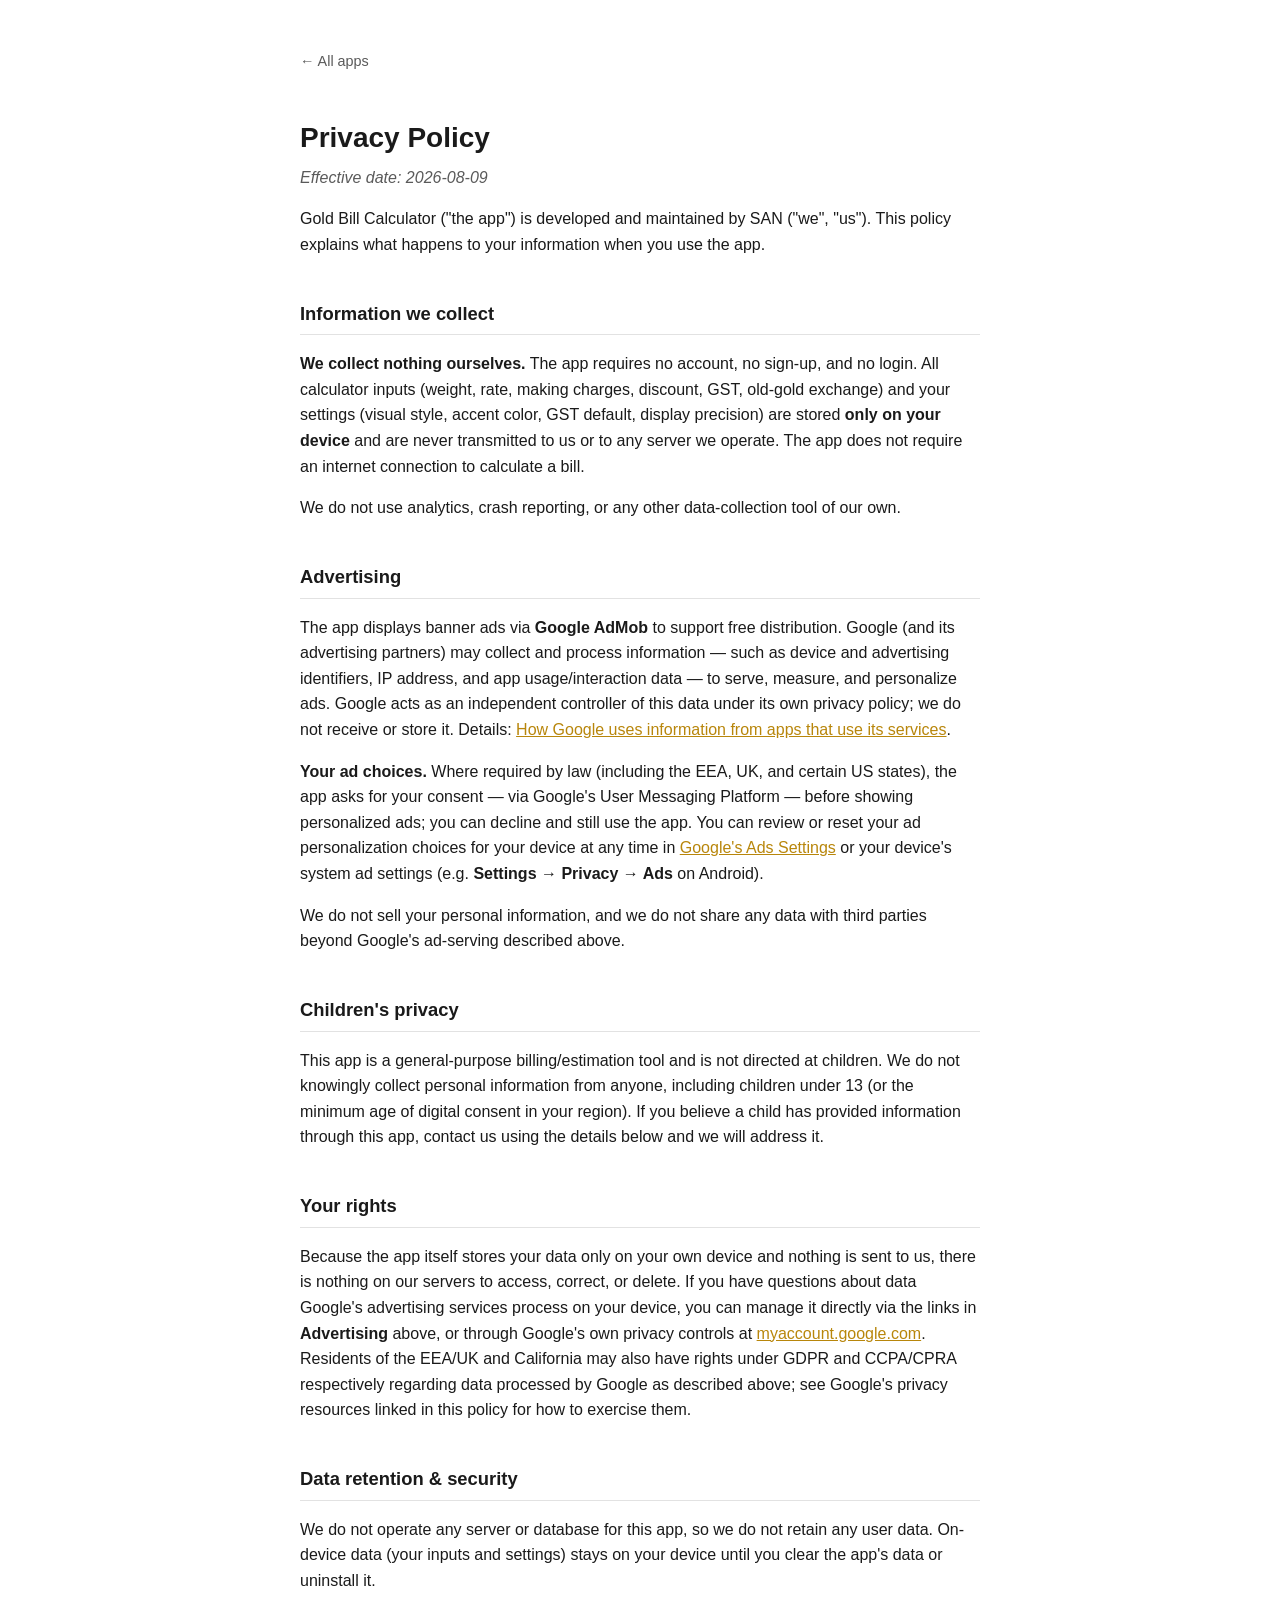
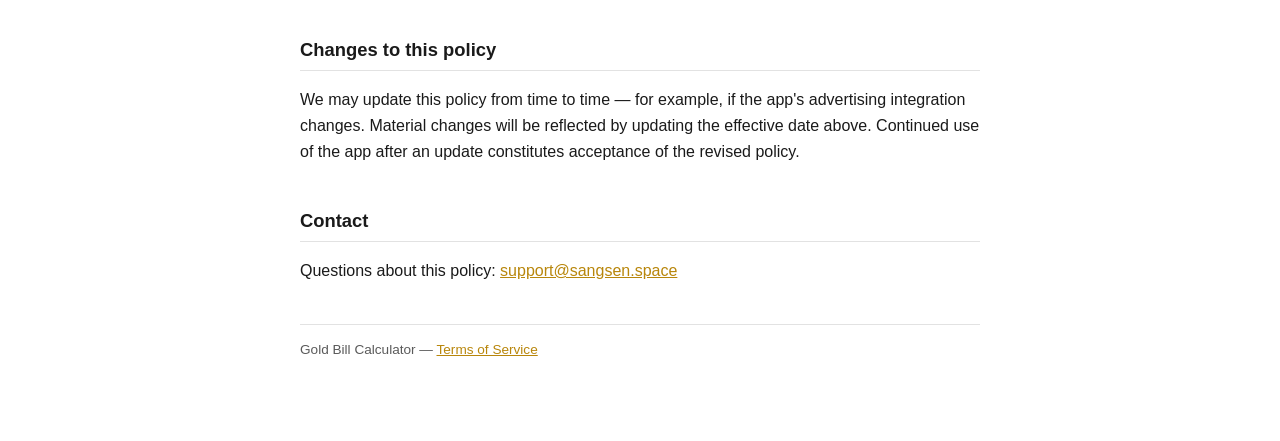
==== goldcalculator/privacy-policy.html @ dbc112a4 "Add privacy policy and terms of service for Gold Bill Calculator" ====
<!doctype html>
<html lang="en">
<head>
  <meta charset="utf-8">
  <meta name="viewport" content="width=device-width, initial-scale=1">
  <title>Privacy Policy — Gold Bill Calculator</title>
  <link rel="stylesheet" href="/style.css">
</head>
<body>
  <main>
    <a class="back-link" href="/">&larr; All apps</a>
    <h1>Privacy Policy</h1>
    <p class="effective-date">Effective date: 2026-08-09</p>

    <p>Gold Bill Calculator ("the app") is developed and maintained by SAN
    ("we", "us"). This policy explains what happens to your information when
    you use the app.</p>

    <h2>Information we collect</h2>
    <p><strong>We collect nothing ourselves.</strong> The app requires no
    account, no sign-up, and no login. All calculator inputs (weight, rate,
    making charges, discount, GST, old-gold exchange) and your settings
    (visual style, accent color, GST default, display precision) are stored
    <strong>only on your device</strong> and are never transmitted to us or
    to any server we operate. The app does not require an internet
    connection to calculate a bill.</p>
    <p>We do not use analytics, crash reporting, or any other
    data-collection tool of our own.</p>

    <h2>Advertising</h2>
    <p>The app displays banner ads via <strong>Google AdMob</strong> to
    support free distribution. Google (and its advertising partners) may
    collect and process information — such as device and advertising
    identifiers, IP address, and app usage/interaction data — to serve,
    measure, and personalize ads. Google acts as an independent controller
    of this data under its own privacy policy; we do not receive or store
    it. Details:
    <a href="https://policies.google.com/technologies/partner-sites">How
    Google uses information from apps that use its services</a>.</p>
    <p><strong>Your ad choices.</strong> Where required by law (including
    the EEA, UK, and certain US states), the app asks for your consent —
    via Google's User Messaging Platform — before showing personalized
    ads; you can decline and still use the app. You can review or reset
    your ad personalization choices for your device at any time in
    <a href="https://adssettings.google.com/">Google's Ads Settings</a> or
    your device's system ad settings (e.g. <strong>Settings &rarr; Privacy
    &rarr; Ads</strong> on Android).</p>
    <p>We do not sell your personal information, and we do not share any
    data with third parties beyond Google's ad-serving described above.</p>

    <h2>Children's privacy</h2>
    <p>This app is a general-purpose billing/estimation tool and is not
    directed at children. We do not knowingly collect personal information
    from anyone, including children under 13 (or the minimum age of
    digital consent in your region). If you believe a child has provided
    information through this app, contact us using the details below and
    we will address it.</p>

    <h2>Your rights</h2>
    <p>Because the app itself stores your data only on your own device and
    nothing is sent to us, there is nothing on our servers to access,
    correct, or delete. If you have questions about data Google's
    advertising services process on your device, you can manage it
    directly via the links in <strong>Advertising</strong> above, or
    through Google's own privacy controls at
    <a href="https://myaccount.google.com/data-and-privacy">myaccount.google.com</a>.
    Residents of the EEA/UK and California may also have rights under GDPR
    and CCPA/CPRA respectively regarding data processed by Google as
    described above; see Google's privacy resources linked in this policy
    for how to exercise them.</p>

    <h2>Data retention &amp; security</h2>
    <p>We do not operate any server or database for this app, so we do not
    retain any user data. On-device data (your inputs and settings) stays
    on your device until you clear the app's data or uninstall it.</p>

    <h2>Changes to this policy</h2>
    <p>We may update this policy from time to time — for example, if the
    app's advertising integration changes. Material changes will be
    reflected by updating the effective date above. Continued use of the
    app after an update constitutes acceptance of the revised policy.</p>

    <h2>Contact</h2>
    <p>Questions about this policy:
    <a href="mailto:support@sangsen.space">support@sangsen.space</a></p>

    <footer>Gold Bill Calculator — <a href="/goldcalculator/terms-of-service.html">Terms of Service</a></footer>
  </main>
</body>
</html>
---- style.css ----
:root {
  color-scheme: light dark;
  --bg: #ffffff;
  --ink: #1a1a1a;
  --ink-soft: #5a5a5a;
  --border: #e2e2e2;
  --accent: #b8860b;
  --card-bg: #faf9f7;
}

@media (prefers-color-scheme: dark) {
  :root {
    --bg: #121212;
    --ink: #ececec;
    --ink-soft: #a3a3a3;
    --border: #2c2c2c;
    --accent: #d4a72c;
    --card-bg: #1a1a1a;
  }
}

* {
  box-sizing: border-box;
}

body {
  margin: 0;
  background: var(--bg);
  color: var(--ink);
  font-family: -apple-system, BlinkMacSystemFont, "Segoe UI", Roboto,
    Helvetica, Arial, sans-serif;
  line-height: 1.6;
}

main {
  max-width: 720px;
  margin: 0 auto;
  padding: 48px 20px 80px;
}

h1 {
  font-size: 1.75rem;
  margin-bottom: 4px;
}

h2 {
  font-size: 1.15rem;
  margin-top: 2.25em;
  border-bottom: 1px solid var(--border);
  padding-bottom: 6px;
}

.effective-date {
  color: var(--ink-soft);
  font-style: italic;
  margin-top: 0;
}

a {
  color: var(--accent);
}

.back-link {
  display: inline-block;
  margin-bottom: 24px;
  font-size: 0.9rem;
  color: var(--ink-soft);
  text-decoration: none;
}

.back-link:hover {
  color: var(--accent);
}

.app-list {
  list-style: none;
  padding: 0;
  margin: 24px 0 0;
}

.app-list li {
  border: 1px solid var(--border);
  border-radius: 10px;
  padding: 16px 18px;
  margin-bottom: 12px;
  background: var(--card-bg);
}

.app-list a {
  font-weight: 600;
  text-decoration: none;
}

.app-list a:hover {
  text-decoration: underline;
}

.doc-links a {
  margin-right: 16px;
}

footer {
  margin-top: 3em;
  padding-top: 1em;
  border-top: 1px solid var(--border);
  color: var(--ink-soft);
  font-size: 0.85rem;
}
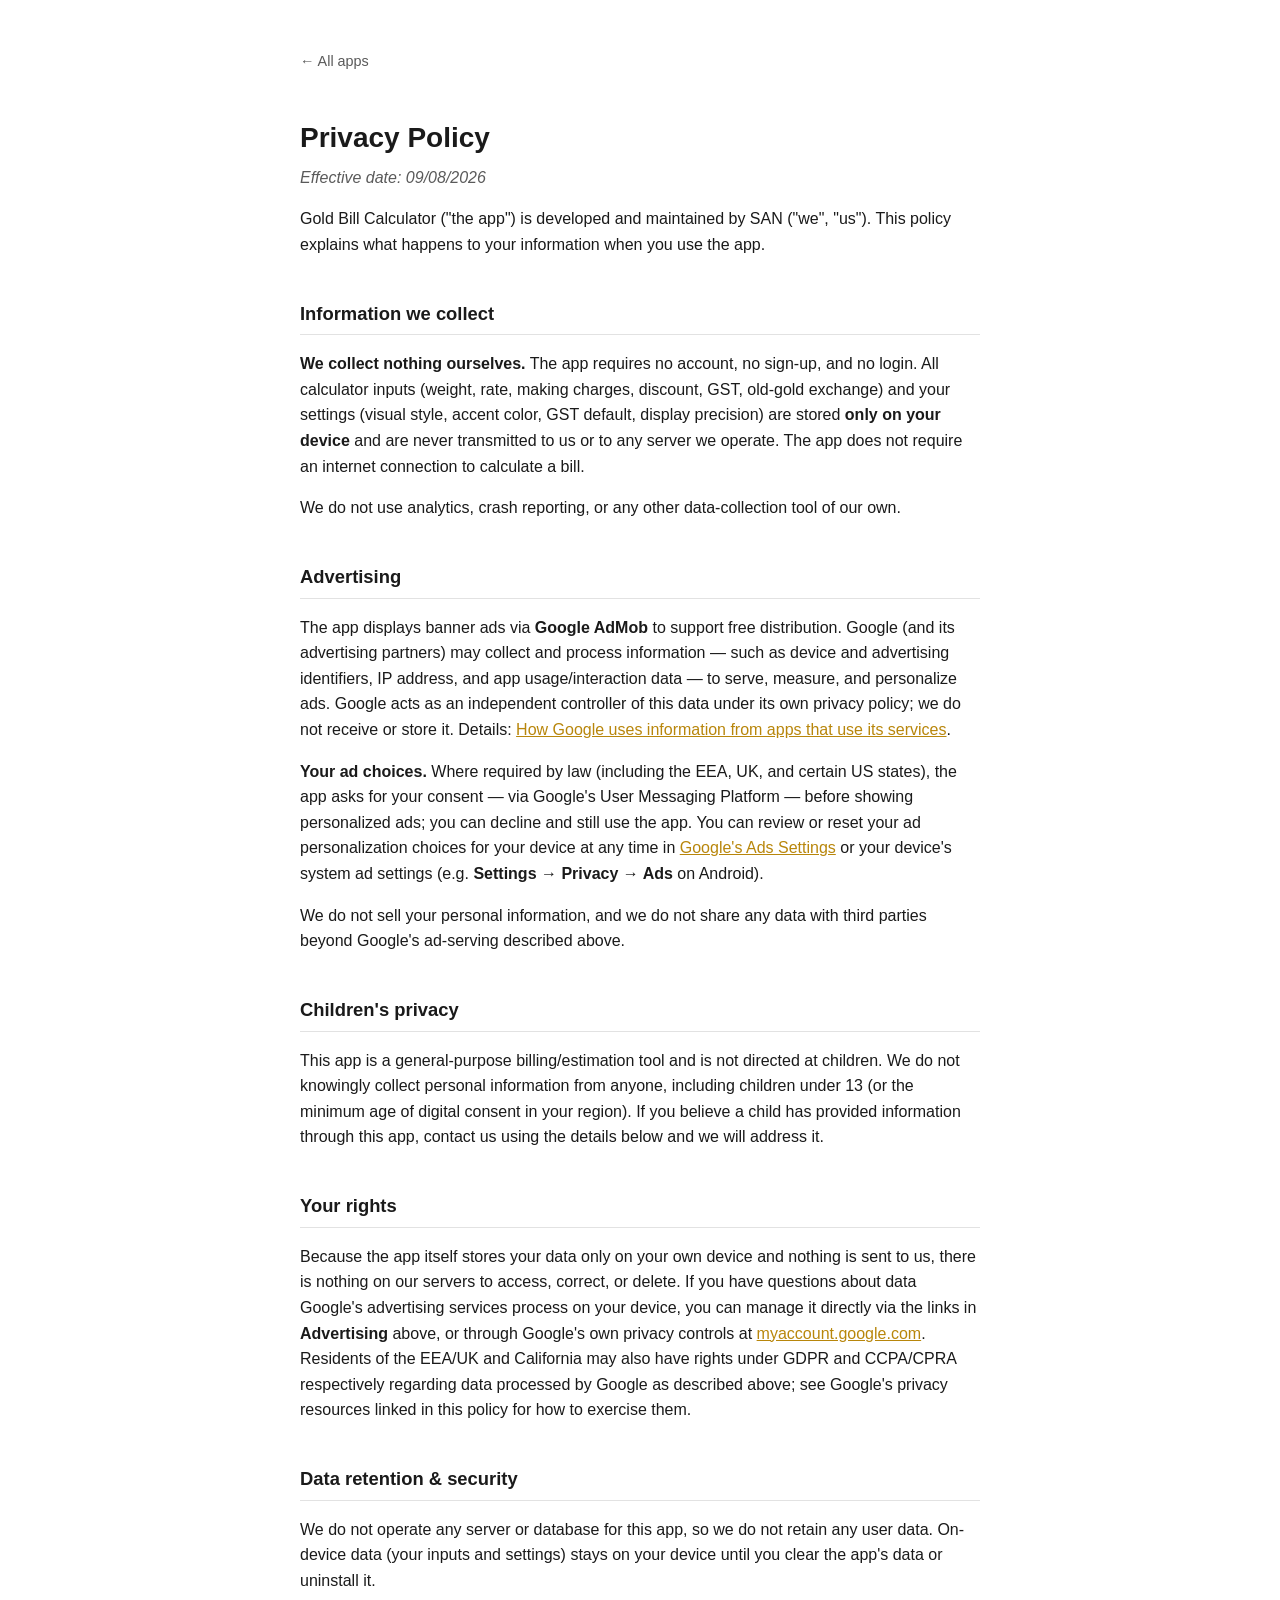
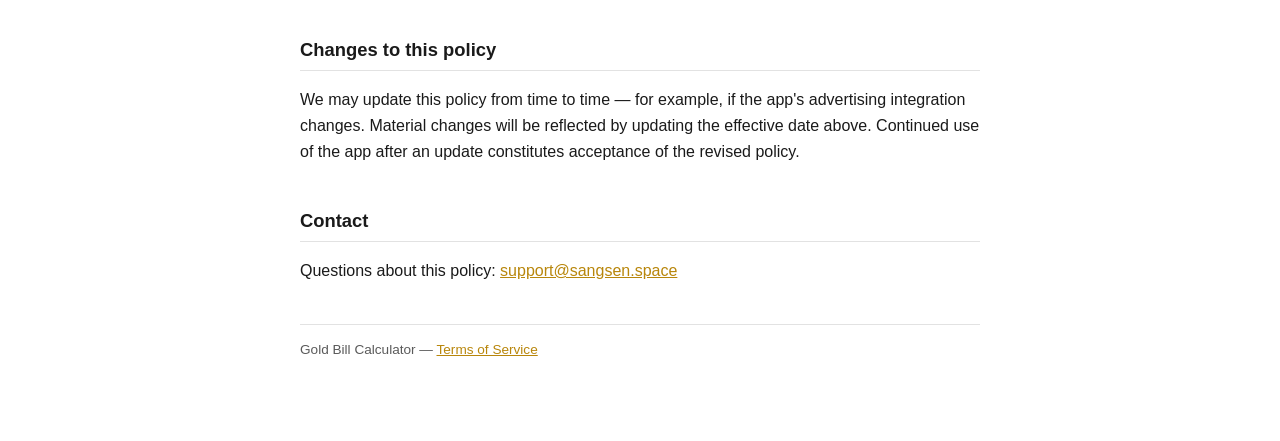
==== commit ae05d405: "Use dd/mm/yyyy effective date format" ====
--- a/goldcalculator/privacy-policy.html
+++ b/goldcalculator/privacy-policy.html
@@ -10,7 +10,7 @@
   <main>
     <a class="back-link" href="/">&larr; All apps</a>
     <h1>Privacy Policy</h1>
-    <p class="effective-date">Effective date: 2026-08-09</p>
+    <p class="effective-date">Effective date: 09/08/2026</p>
 
     <p>Gold Bill Calculator ("the app") is developed and maintained by SAN
     ("we", "us"). This policy explains what happens to your information when
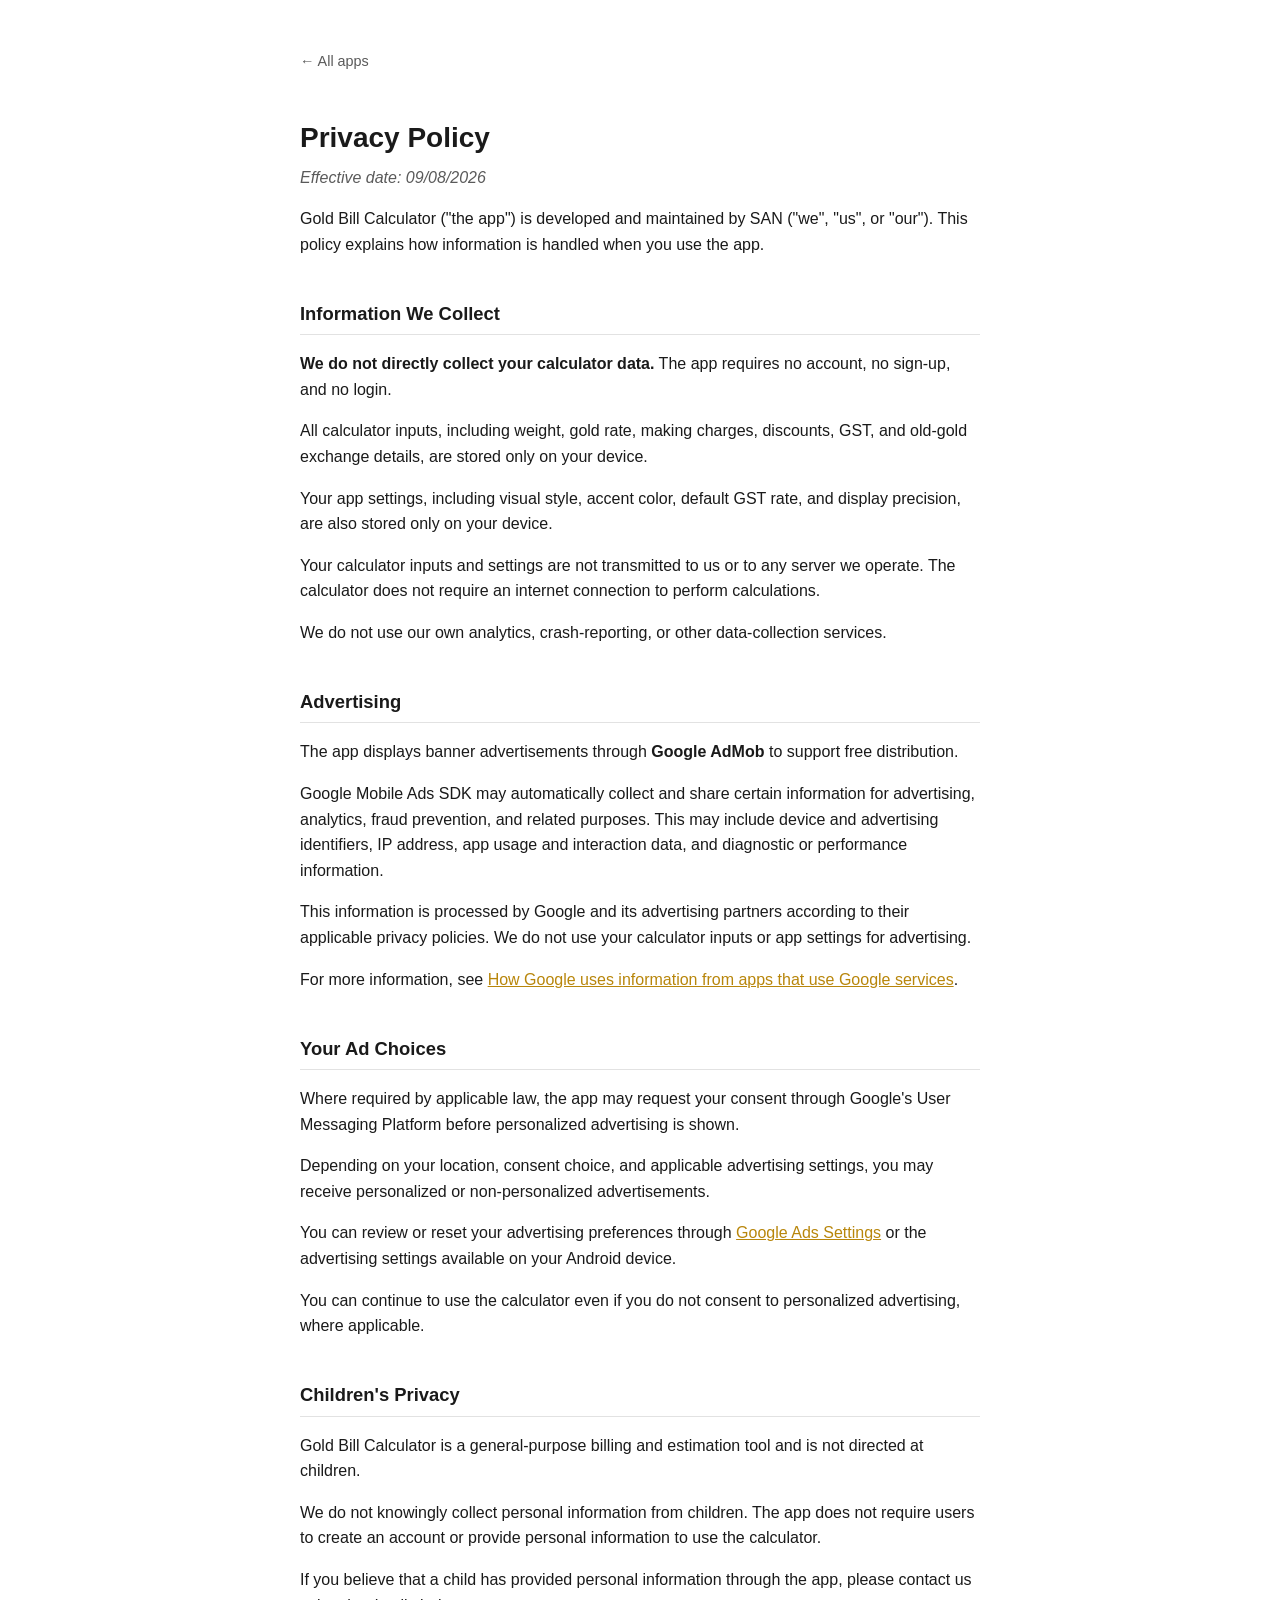
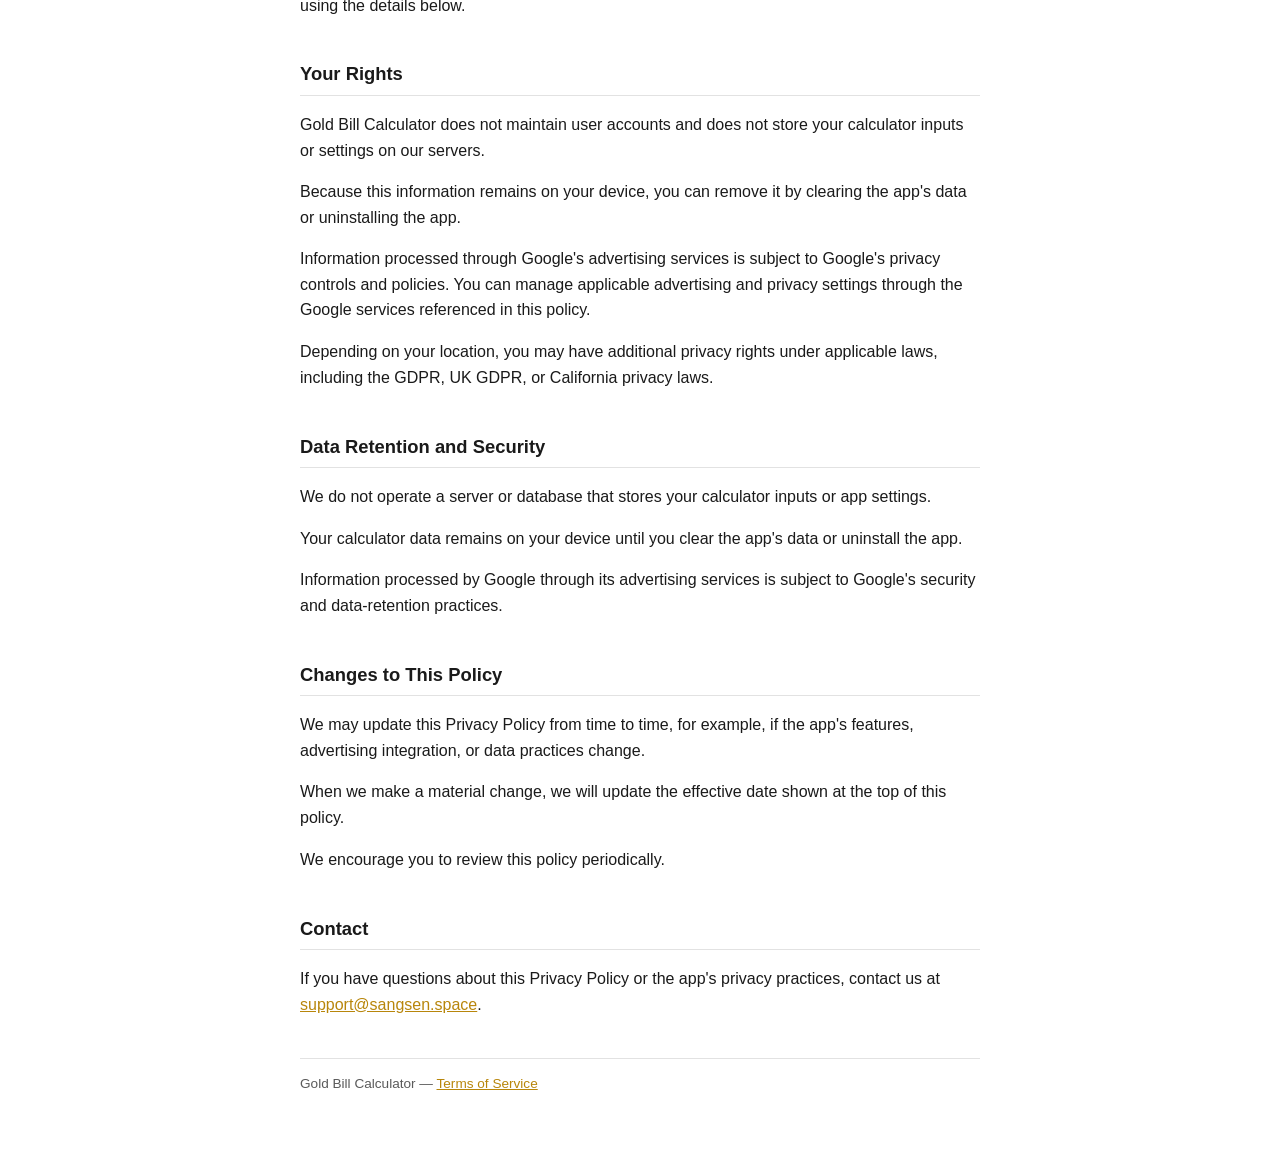
==== commit 7522f37f: "Rewrite privacy policy and terms with clearer AdMob/data disclosure" ====
--- a/goldcalculator/privacy-policy.html
+++ b/goldcalculator/privacy-policy.html
@@ -13,76 +13,93 @@
     <p class="effective-date">Effective date: 09/08/2026</p>
 
     <p>Gold Bill Calculator ("the app") is developed and maintained by SAN
-    ("we", "us"). This policy explains what happens to your information when
-    you use the app.</p>
+    ("we", "us", or "our"). This policy explains how information is handled
+    when you use the app.</p>
 
-    <h2>Information we collect</h2>
-    <p><strong>We collect nothing ourselves.</strong> The app requires no
-    account, no sign-up, and no login. All calculator inputs (weight, rate,
-    making charges, discount, GST, old-gold exchange) and your settings
-    (visual style, accent color, GST default, display precision) are stored
-    <strong>only on your device</strong> and are never transmitted to us or
-    to any server we operate. The app does not require an internet
-    connection to calculate a bill.</p>
-    <p>We do not use analytics, crash reporting, or any other
-    data-collection tool of our own.</p>
+    <h2>Information We Collect</h2>
+    <p><strong>We do not directly collect your calculator data.</strong> The
+    app requires no account, no sign-up, and no login.</p>
+    <p>All calculator inputs, including weight, gold rate, making charges,
+    discounts, GST, and old-gold exchange details, are stored only on your
+    device.</p>
+    <p>Your app settings, including visual style, accent color, default GST
+    rate, and display precision, are also stored only on your device.</p>
+    <p>Your calculator inputs and settings are not transmitted to us or to
+    any server we operate. The calculator does not require an internet
+    connection to perform calculations.</p>
+    <p>We do not use our own analytics, crash-reporting, or other
+    data-collection services.</p>
 
     <h2>Advertising</h2>
-    <p>The app displays banner ads via <strong>Google AdMob</strong> to
-    support free distribution. Google (and its advertising partners) may
-    collect and process information — such as device and advertising
-    identifiers, IP address, and app usage/interaction data — to serve,
-    measure, and personalize ads. Google acts as an independent controller
-    of this data under its own privacy policy; we do not receive or store
-    it. Details:
+    <p>The app displays banner advertisements through <strong>Google
+    AdMob</strong> to support free distribution.</p>
+    <p>Google Mobile Ads SDK may automatically collect and share certain
+    information for advertising, analytics, fraud prevention, and related
+    purposes. This may include device and advertising identifiers, IP
+    address, app usage and interaction data, and diagnostic or performance
+    information.</p>
+    <p>This information is processed by Google and its advertising partners
+    according to their applicable privacy policies. We do not use your
+    calculator inputs or app settings for advertising.</p>
+    <p>For more information, see
     <a href="https://policies.google.com/technologies/partner-sites">How
-    Google uses information from apps that use its services</a>.</p>
-    <p><strong>Your ad choices.</strong> Where required by law (including
-    the EEA, UK, and certain US states), the app asks for your consent —
-    via Google's User Messaging Platform — before showing personalized
-    ads; you can decline and still use the app. You can review or reset
-    your ad personalization choices for your device at any time in
-    <a href="https://adssettings.google.com/">Google's Ads Settings</a> or
-    your device's system ad settings (e.g. <strong>Settings &rarr; Privacy
-    &rarr; Ads</strong> on Android).</p>
-    <p>We do not sell your personal information, and we do not share any
-    data with third parties beyond Google's ad-serving described above.</p>
+    Google uses information from apps that use Google services</a>.</p>
 
-    <h2>Children's privacy</h2>
-    <p>This app is a general-purpose billing/estimation tool and is not
-    directed at children. We do not knowingly collect personal information
-    from anyone, including children under 13 (or the minimum age of
-    digital consent in your region). If you believe a child has provided
-    information through this app, contact us using the details below and
-    we will address it.</p>
+    <h2>Your Ad Choices</h2>
+    <p>Where required by applicable law, the app may request your consent
+    through Google's User Messaging Platform before personalized advertising
+    is shown.</p>
+    <p>Depending on your location, consent choice, and applicable
+    advertising settings, you may receive personalized or non-personalized
+    advertisements.</p>
+    <p>You can review or reset your advertising preferences through
+    <a href="https://adssettings.google.com/">Google Ads Settings</a> or the
+    advertising settings available on your Android device.</p>
+    <p>You can continue to use the calculator even if you do not consent to
+    personalized advertising, where applicable.</p>
 
-    <h2>Your rights</h2>
-    <p>Because the app itself stores your data only on your own device and
-    nothing is sent to us, there is nothing on our servers to access,
-    correct, or delete. If you have questions about data Google's
-    advertising services process on your device, you can manage it
-    directly via the links in <strong>Advertising</strong> above, or
-    through Google's own privacy controls at
-    <a href="https://myaccount.google.com/data-and-privacy">myaccount.google.com</a>.
-    Residents of the EEA/UK and California may also have rights under GDPR
-    and CCPA/CPRA respectively regarding data processed by Google as
-    described above; see Google's privacy resources linked in this policy
-    for how to exercise them.</p>
+    <h2>Children's Privacy</h2>
+    <p>Gold Bill Calculator is a general-purpose billing and estimation tool
+    and is not directed at children.</p>
+    <p>We do not knowingly collect personal information from children. The
+    app does not require users to create an account or provide personal
+    information to use the calculator.</p>
+    <p>If you believe that a child has provided personal information through
+    the app, please contact us using the details below.</p>
 
-    <h2>Data retention &amp; security</h2>
-    <p>We do not operate any server or database for this app, so we do not
-    retain any user data. On-device data (your inputs and settings) stays
-    on your device until you clear the app's data or uninstall it.</p>
+    <h2>Your Rights</h2>
+    <p>Gold Bill Calculator does not maintain user accounts and does not
+    store your calculator inputs or settings on our servers.</p>
+    <p>Because this information remains on your device, you can remove it by
+    clearing the app's data or uninstalling the app.</p>
+    <p>Information processed through Google's advertising services is
+    subject to Google's privacy controls and policies. You can manage
+    applicable advertising and privacy settings through the Google services
+    referenced in this policy.</p>
+    <p>Depending on your location, you may have additional privacy rights
+    under applicable laws, including the GDPR, UK GDPR, or California
+    privacy laws.</p>
 
-    <h2>Changes to this policy</h2>
-    <p>We may update this policy from time to time — for example, if the
-    app's advertising integration changes. Material changes will be
-    reflected by updating the effective date above. Continued use of the
-    app after an update constitutes acceptance of the revised policy.</p>
+    <h2>Data Retention and Security</h2>
+    <p>We do not operate a server or database that stores your calculator
+    inputs or app settings.</p>
+    <p>Your calculator data remains on your device until you clear the
+    app's data or uninstall the app.</p>
+    <p>Information processed by Google through its advertising services is
+    subject to Google's security and data-retention practices.</p>
+
+    <h2>Changes to This Policy</h2>
+    <p>We may update this Privacy Policy from time to time, for example, if
+    the app's features, advertising integration, or data practices
+    change.</p>
+    <p>When we make a material change, we will update the effective date
+    shown at the top of this policy.</p>
+    <p>We encourage you to review this policy periodically.</p>
 
     <h2>Contact</h2>
-    <p>Questions about this policy:
-    <a href="mailto:support@sangsen.space">support@sangsen.space</a></p>
+    <p>If you have questions about this Privacy Policy or the app's privacy
+    practices, contact us at
+    <a href="mailto:support@sangsen.space">support@sangsen.space</a>.</p>
 
     <footer>Gold Bill Calculator — <a href="/goldcalculator/terms-of-service.html">Terms of Service</a></footer>
   </main>
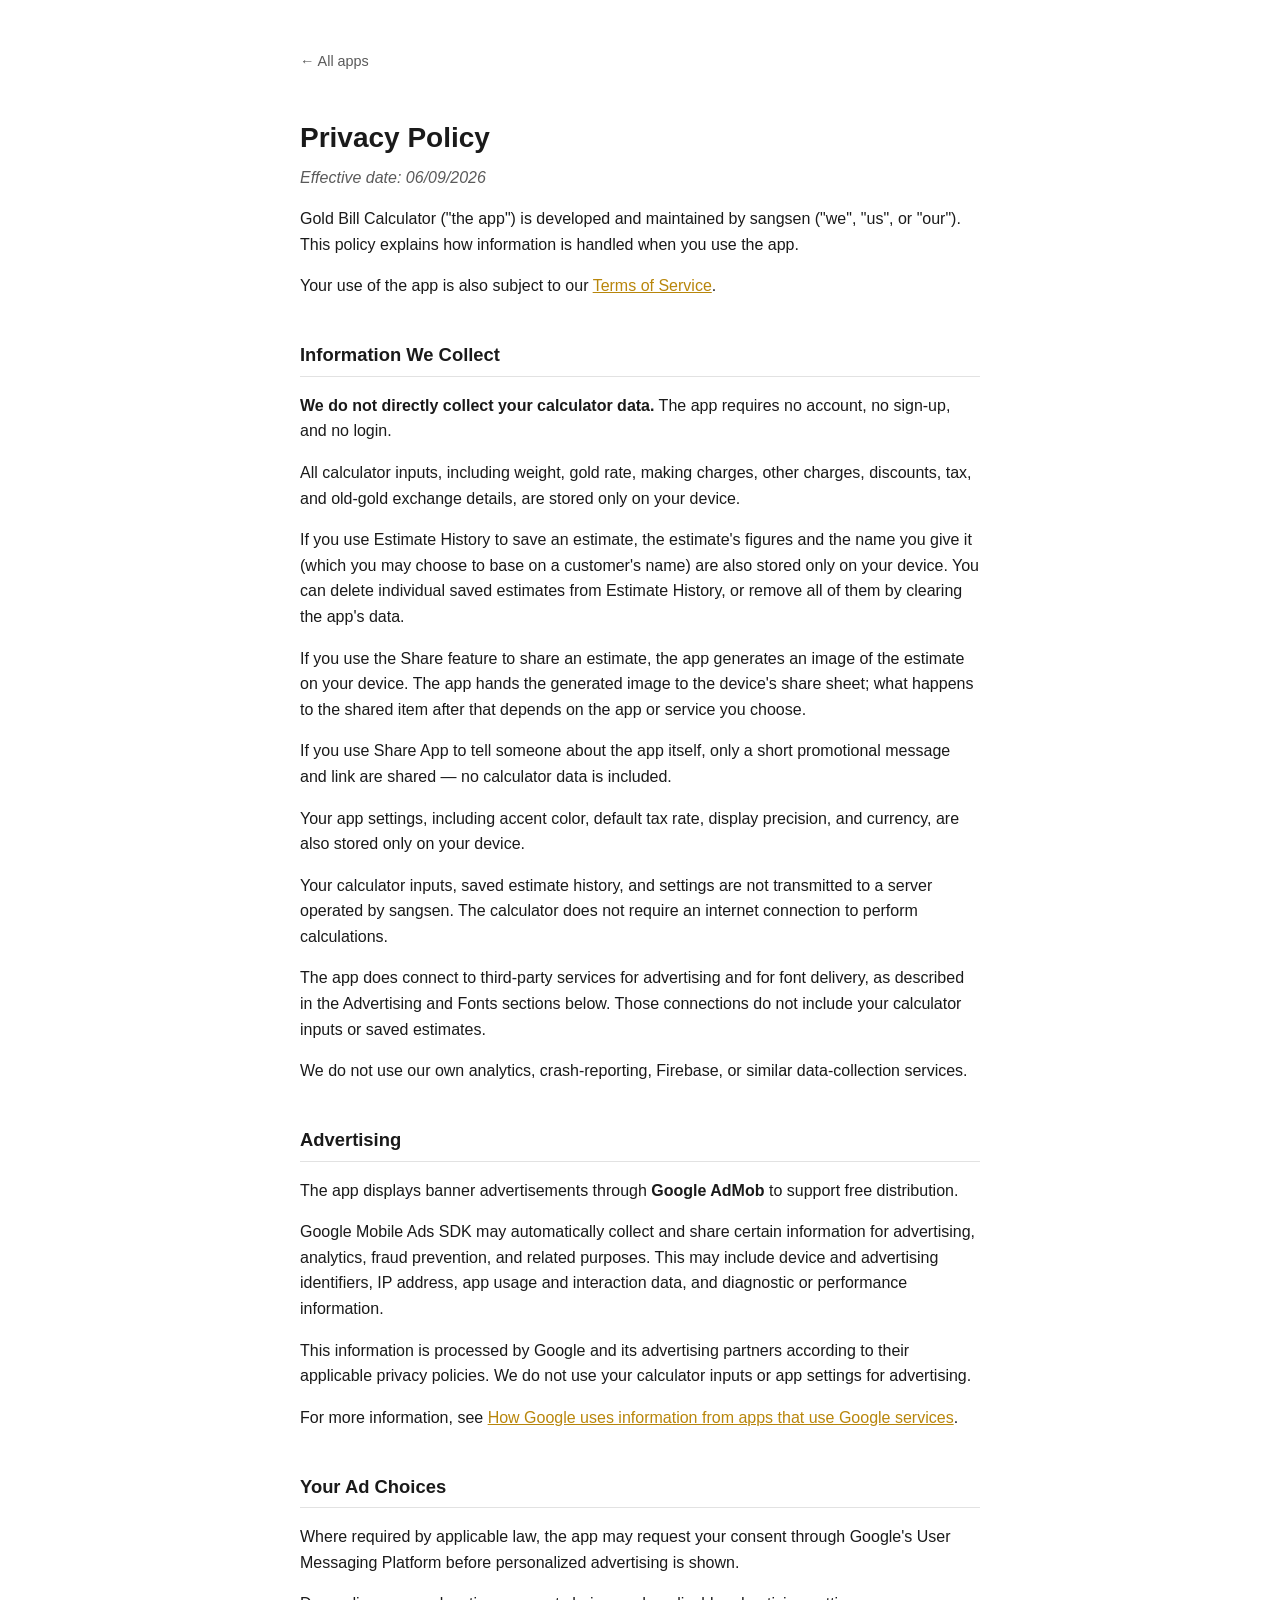
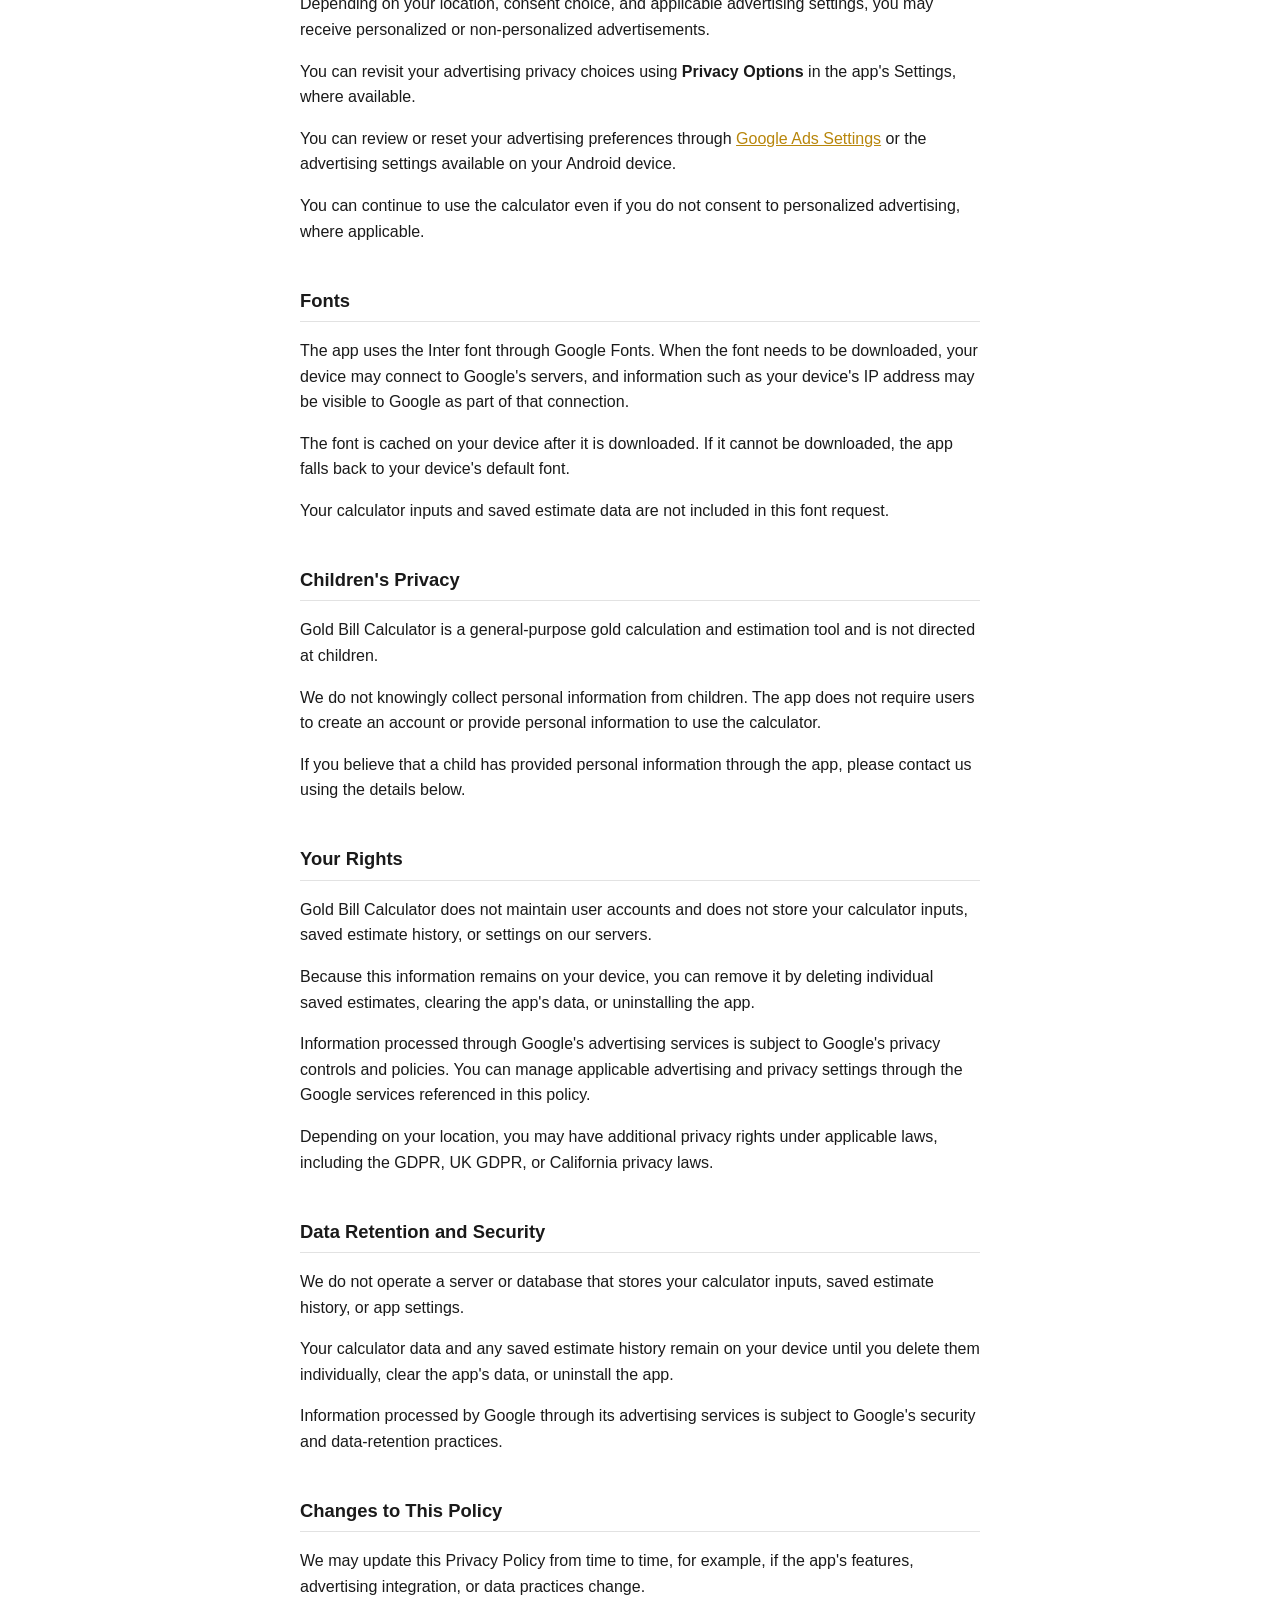
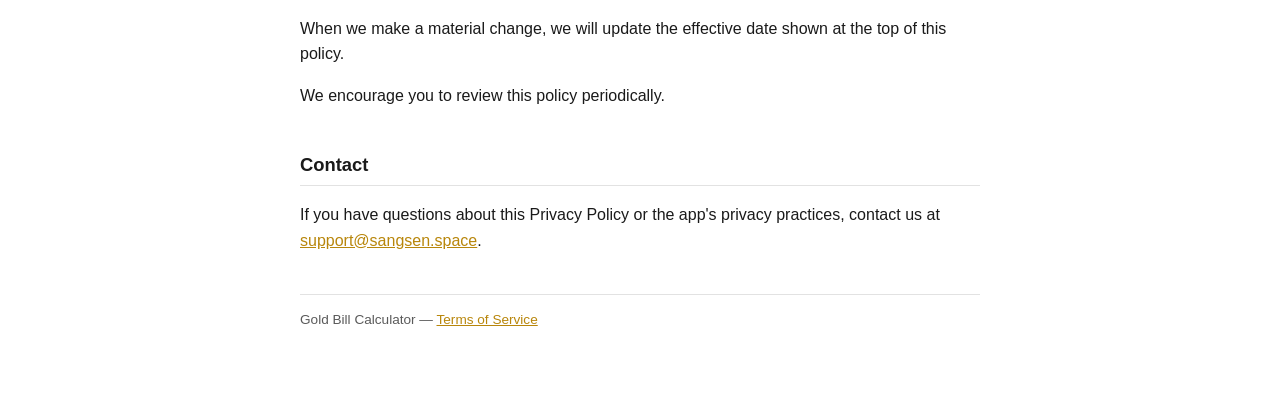
==== commit 07987e99: "Sync Gold Bill Calculator legal pages with app (effective 06/09/2026) Brings the hosted copies in li" ====
--- a/goldcalculator/privacy-policy.html
+++ b/goldcalculator/privacy-policy.html
@@ -10,25 +10,43 @@
   <main>
     <a class="back-link" href="/">&larr; All apps</a>
     <h1>Privacy Policy</h1>
-    <p class="effective-date">Effective date: 09/08/2026</p>
+    <p class="effective-date">Effective date: 06/09/2026</p>
 
-    <p>Gold Bill Calculator ("the app") is developed and maintained by SAN
-    ("we", "us", or "our"). This policy explains how information is handled
-    when you use the app.</p>
+    <p>Gold Bill Calculator ("the app") is developed and maintained by
+    sangsen ("we", "us", or "our"). This policy explains how information is
+    handled when you use the app.</p>
+    <p>Your use of the app is also subject to our
+    <a href="/goldcalculator/terms-of-service.html">Terms of Service</a>.</p>
 
     <h2>Information We Collect</h2>
     <p><strong>We do not directly collect your calculator data.</strong> The
     app requires no account, no sign-up, and no login.</p>
     <p>All calculator inputs, including weight, gold rate, making charges,
-    discounts, GST, and old-gold exchange details, are stored only on your
-    device.</p>
-    <p>Your app settings, including visual style, accent color, default GST
-    rate, and display precision, are also stored only on your device.</p>
-    <p>Your calculator inputs and settings are not transmitted to us or to
-    any server we operate. The calculator does not require an internet
-    connection to perform calculations.</p>
-    <p>We do not use our own analytics, crash-reporting, or other
-    data-collection services.</p>
+    other charges, discounts, tax, and old-gold exchange details, are stored
+    only on your device.</p>
+    <p>If you use Estimate History to save an estimate, the estimate's
+    figures and the name you give it (which you may choose to base on a
+    customer's name) are also stored only on your device. You can delete
+    individual saved estimates from Estimate History, or remove all of them
+    by clearing the app's data.</p>
+    <p>If you use the Share feature to share an estimate, the app generates
+    an image of the estimate on your device. The app hands the generated
+    image to the device's share sheet; what happens to the shared item after
+    that depends on the app or service you choose.</p>
+    <p>If you use Share App to tell someone about the app itself, only a
+    short promotional message and link are shared — no calculator data is
+    included.</p>
+    <p>Your app settings, including accent color, default tax rate, display
+    precision, and currency, are also stored only on your device.</p>
+    <p>Your calculator inputs, saved estimate history, and settings are not
+    transmitted to a server operated by sangsen. The calculator does not
+    require an internet connection to perform calculations.</p>
+    <p>The app does connect to third-party services for advertising and for
+    font delivery, as described in the Advertising and Fonts sections below.
+    Those connections do not include your calculator inputs or saved
+    estimates.</p>
+    <p>We do not use our own analytics, crash-reporting, Firebase, or
+    similar data-collection services.</p>
 
     <h2>Advertising</h2>
     <p>The app displays banner advertisements through <strong>Google
@@ -52,15 +70,29 @@
     <p>Depending on your location, consent choice, and applicable
     advertising settings, you may receive personalized or non-personalized
     advertisements.</p>
+    <p>You can revisit your advertising privacy choices using
+    <strong>Privacy Options</strong> in the app's Settings, where
+    available.</p>
     <p>You can review or reset your advertising preferences through
     <a href="https://adssettings.google.com/">Google Ads Settings</a> or the
     advertising settings available on your Android device.</p>
     <p>You can continue to use the calculator even if you do not consent to
     personalized advertising, where applicable.</p>
 
+    <h2>Fonts</h2>
+    <p>The app uses the Inter font through Google Fonts. When the font needs
+    to be downloaded, your device may connect to Google's servers, and
+    information such as your device's IP address may be visible to Google as
+    part of that connection.</p>
+    <p>The font is cached on your device after it is downloaded. If it
+    cannot be downloaded, the app falls back to your device's default
+    font.</p>
+    <p>Your calculator inputs and saved estimate data are not included in
+    this font request.</p>
+
     <h2>Children's Privacy</h2>
-    <p>Gold Bill Calculator is a general-purpose billing and estimation tool
-    and is not directed at children.</p>
+    <p>Gold Bill Calculator is a general-purpose gold calculation and
+    estimation tool and is not directed at children.</p>
     <p>We do not knowingly collect personal information from children. The
     app does not require users to create an account or provide personal
     information to use the calculator.</p>
@@ -69,9 +101,11 @@
 
     <h2>Your Rights</h2>
     <p>Gold Bill Calculator does not maintain user accounts and does not
-    store your calculator inputs or settings on our servers.</p>
+    store your calculator inputs, saved estimate history, or settings on our
+    servers.</p>
     <p>Because this information remains on your device, you can remove it by
-    clearing the app's data or uninstalling the app.</p>
+    deleting individual saved estimates, clearing the app's data, or
+    uninstalling the app.</p>
     <p>Information processed through Google's advertising services is
     subject to Google's privacy controls and policies. You can manage
     applicable advertising and privacy settings through the Google services
@@ -82,9 +116,10 @@
 
     <h2>Data Retention and Security</h2>
     <p>We do not operate a server or database that stores your calculator
-    inputs or app settings.</p>
-    <p>Your calculator data remains on your device until you clear the
-    app's data or uninstall the app.</p>
+    inputs, saved estimate history, or app settings.</p>
+    <p>Your calculator data and any saved estimate history remain on your
+    device until you delete them individually, clear the app's data, or
+    uninstall the app.</p>
     <p>Information processed by Google through its advertising services is
     subject to Google's security and data-retention practices.</p>
 
